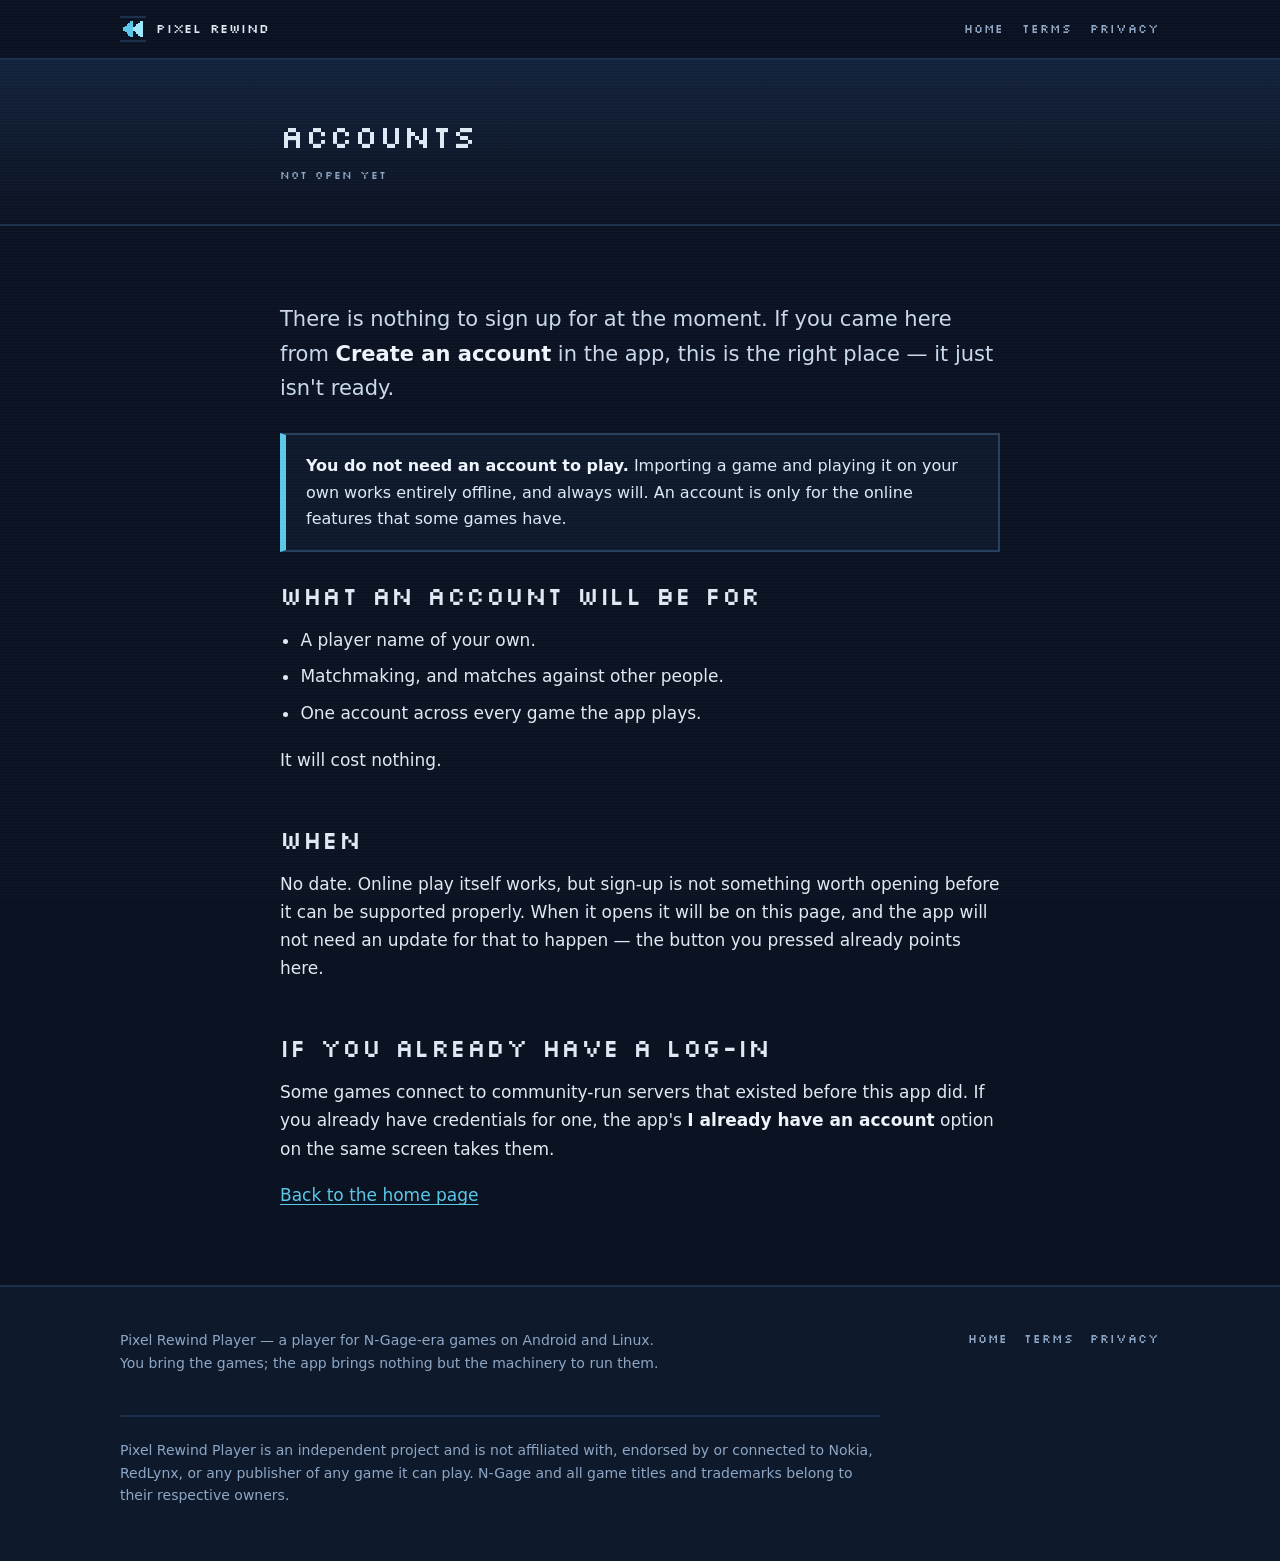
==== account.html @ 9b86d209 "update website" ====
<!DOCTYPE html>
<html lang="en">
<head>
<meta charset="utf-8">
<meta name="viewport" content="width=device-width, initial-scale=1">
<title>Accounts &mdash; Pixel Rewind Player</title>
<meta name="description" content="Accounts for Pixel Rewind Player online play are not open yet.">
<meta name="theme-color" content="#0b1322">
<meta name="robots" content="noindex">
<link rel="canonical" href="https://pixel-rewind.github.io/account.html">
<link rel="icon" href="assets/img/favicon.svg" type="image/svg+xml">
<link rel="preconnect" href="https://fonts.googleapis.com">
<link rel="preconnect" href="https://fonts.gstatic.com" crossorigin>
<link href="https://fonts.googleapis.com/css2?family=Silkscreen:wght@400;700&display=swap" rel="stylesheet">
<link rel="stylesheet" href="assets/css/style.css">
</head>
<body>

<header class="topbar">
  <div class="wrap topbar__in">
    <a class="brand" href="index.html">
      <img src="assets/img/favicon.svg" alt="" width="26" height="26">
      Pixel Rewind
    </a>
    <nav class="nav" aria-label="Main">
      <a href="index.html">Home</a>
      <a href="terms.html">Terms</a>
      <a href="privacy.html">Privacy</a>
    </nav>
  </div>
</header>

<main>

  <div class="pagehead">
    <div class="wrap narrow">
      <h1>Accounts</h1>
      <p class="updated">Not open yet</p>
    </div>
  </div>

  <section>
    <div class="wrap narrow prose">

      <p class="lede">There is nothing to sign up for at the moment. If you came here from <strong>Create an account</strong> in the app, this is the right place &mdash; it just isn't ready.</p>

      <div class="callout">
        <p><strong>You do not need an account to play.</strong> Importing a game and playing it on your own works entirely offline, and always will. An account is only for the online features that some games have.</p>
      </div>

      <h2>What an account will be for</h2>
      <ul>
        <li>A player name of your own.</li>
        <li>Matchmaking, and matches against other people.</li>
        <li>One account across every game the app plays.</li>
      </ul>
      <p>It will cost nothing.</p>

      <h2>When</h2>
      <p>No date. Online play itself works, but sign-up is not something worth opening before it can be supported properly. When it opens it will be on this page, and the app will not need an update for that to happen &mdash; the button you pressed already points here.</p>

      <h2>If you already have a log-in</h2>
      <p>Some games connect to community-run servers that existed before this app did. If you already have credentials for one, the app's <strong>I already have an account</strong> option on the same screen takes them.</p>

      <p><a href="index.html">Back to the home page</a></p>

    </div>
  </section>

</main>

<footer class="footer">
  <div class="wrap">
    <div class="footer__in">
      <p>Pixel Rewind Player &mdash; a player for N-Gage-era games on Android and Linux.<br>
         You bring the games; the app brings nothing but the machinery to run them.</p>
      <nav class="footer__links" aria-label="Footer">
        <a href="index.html">Home</a>
        <a href="terms.html">Terms</a>
        <a href="privacy.html">Privacy</a>
      </nav>
    </div>
    <p class="disclaimer">
      Pixel Rewind Player is an independent project and is not affiliated with, endorsed by or connected to Nokia, RedLynx, or any publisher of any game it can play. N-Gage and all game titles and trademarks belong to their respective owners.
    </p>
  </div>
</footer>

</body>
</html>
---- assets/css/style.css ----
/* Pixel Rewind Player - site styles.
   Blocky on purpose: no rounded corners, no blurred shadows, integer offsets. */

:root {
  --bg:         #0b1322;
  --bg-2:       #0e1a2c;
  --panel:      #14223a;
  --panel-2:    #1a2c49;
  --line:       #27405f;
  --line-soft:  #1c2f4c;
  --cyan:       #5bc8e8;
  --cyan-bright:#9fe8fb;
  --cyan-dim:   #3f8aa8;
  --amber:      #f6a44c;
  --pink:       #f2688a;
  --text:       #dfe8f5;
  --muted:      #8ea6c4;
  --shadow:     #050c16;

  --display: "Silkscreen", "Courier New", monospace;
  --body: system-ui, -apple-system, "Segoe UI", Roboto, Helvetica, Arial, sans-serif;

  --gutter: 20px;
  --measure: 1080px;
}

*, *::before, *::after { box-sizing: border-box; }

html { scroll-behavior: smooth; }

body {
  margin: 0;
  background: var(--bg);
  color: var(--text);
  font-family: var(--body);
  font-size: 17px;
  line-height: 1.65;
  -webkit-text-size-adjust: 100%;
}

/* Scanlines. Faint enough to read as texture, not as a gimmick. */
body::after {
  content: "";
  position: fixed;
  inset: 0;
  z-index: 90;
  pointer-events: none;
  background: repeating-linear-gradient(
    to bottom,
    rgba(255, 255, 255, 0.022) 0 1px,
    transparent 1px 3px
  );
}

/* height:auto is load-bearing: the width/height attributes on each <img> are presentational
   hints, so without it any CSS width leaves the attribute height applied and squashes the
   picture. Keep it whenever an image is sized by CSS. */
img { max-width: 100%; display: block; height: auto; }

a { color: var(--cyan); text-decoration-thickness: 1px; text-underline-offset: 3px; }
a:hover { color: var(--cyan-bright); }

:focus-visible { outline: 2px solid var(--cyan-bright); outline-offset: 3px; }

.wrap {
  width: 100%;
  max-width: var(--measure);
  margin-inline: auto;
  padding-inline: var(--gutter);
}

.narrow { max-width: 760px; }

/* ---------------------------------------------------------------- type */

h1, h2, h3 {
  font-family: var(--display);
  font-weight: 400;
  line-height: 1.25;
  letter-spacing: 0.02em;
  margin: 0 0 0.6em;
}

h2 { font-size: clamp(19px, 2.6vw, 25px); }
h3 { font-size: 15px; color: var(--cyan); }

p { margin: 0 0 1.1em; }
p:last-child { margin-bottom: 0; }

.lede { font-size: clamp(18px, 2.1vw, 21px); color: #c9d8ec; }
.muted { color: var(--muted); }
.small { font-size: 14px; line-height: 1.6; }

/* A section label: cyan block, then the word. */
.label {
  font-family: var(--display);
  font-size: 12px;
  letter-spacing: 0.14em;
  text-transform: uppercase;
  color: var(--cyan);
  display: flex;
  align-items: center;
  gap: 10px;
  margin-bottom: 14px;
}
.label::before {
  content: "";
  width: 9px;
  height: 9px;
  background: var(--cyan);
  flex: none;
}

/* ---------------------------------------------------------------- chrome */

.topbar {
  position: sticky;
  top: 0;
  z-index: 80;
  background: rgba(11, 19, 34, 0.94);
  border-bottom: 2px solid var(--line-soft);
  backdrop-filter: blur(6px);
}

.topbar__in {
  display: flex;
  align-items: center;
  justify-content: space-between;
  gap: 16px;
  min-height: 58px;
}

.brand {
  display: flex;
  align-items: center;
  gap: 10px;
  font-family: var(--display);
  font-size: 13px;
  letter-spacing: 0.06em;
  color: var(--text);
  text-decoration: none;
}
.brand:hover { color: var(--cyan-bright); }
.brand img { width: 26px; height: 26px; image-rendering: pixelated; }

.nav {
  display: flex;
  gap: 18px;
  font-family: var(--display);
  font-size: 12px;
  letter-spacing: 0.08em;
  text-transform: uppercase;
}
.nav a { color: var(--muted); text-decoration: none; }
.nav a:hover, .nav a[aria-current="page"] { color: var(--cyan); }

/* ---------------------------------------------------------------- buttons */

.btn {
  display: inline-flex;
  align-items: center;
  gap: 10px;
  font-family: var(--display);
  font-size: 13px;
  letter-spacing: 0.06em;
  text-transform: uppercase;
  text-decoration: none;
  color: var(--text);
  background: var(--panel-2);
  border: 2px solid var(--line);
  padding: 14px 18px;
  box-shadow: 4px 4px 0 var(--shadow);
  cursor: pointer;
  transition: transform 0.06s steps(2), box-shadow 0.06s steps(2);
}
.btn:hover { border-color: var(--cyan-dim); color: var(--text); }
.btn:active {
  transform: translate(2px, 2px);
  box-shadow: 2px 2px 0 var(--shadow);
}

.btn--primary {
  background: var(--cyan);
  color: #05121c;
  border-color: var(--cyan-bright);
}
.btn--primary:hover { background: var(--cyan-bright); color: #05121c; }

.btn[aria-disabled="true"] { cursor: default; }
.btn[aria-disabled="true"]:hover { border-color: var(--line); }
.btn--primary[aria-disabled="true"] { opacity: 0.92; }
.btn--primary[aria-disabled="true"]:hover { background: var(--cyan); }

/* The "soon" chip that rides inside a button. */
.chip {
  font-size: 10px;
  letter-spacing: 0.1em;
  padding: 3px 6px;
  border: 1px solid currentColor;
  opacity: 0.85;
}

.btn-row {
  display: flex;
  flex-wrap: wrap;
  gap: 14px;
  align-items: center;
}

.note {
  font-family: var(--display);
  font-size: 11px;
  letter-spacing: 0.06em;
  color: var(--amber);
  margin-top: 14px;
  min-height: 1em;
}
.note[hidden] { display: none; }

/* ---------------------------------------------------------------- hero */

.hero {
  border-bottom: 2px solid var(--line-soft);
  background:
    radial-gradient(120% 90% at 50% 0%, #16294a 0%, var(--bg) 62%);
  text-align: center;
  padding: clamp(40px, 7vw, 76px) 0 clamp(36px, 6vw, 64px);
}

.hero__logo {
  width: min(430px, 82vw);
  margin: 0 auto clamp(20px, 3vw, 30px);
  image-rendering: pixelated;
}

.hero .lede { max-width: 620px; margin-inline: auto; }

.hero .btn-row { justify-content: center; margin-top: 28px; }

.platforms {
  font-family: var(--display);
  font-size: 11px;
  letter-spacing: 0.12em;
  text-transform: uppercase;
  color: var(--muted);
  margin-top: 26px;
}

/* ---------------------------------------------------------------- sections */

section { padding: clamp(44px, 6vw, 76px) 0; }
section + section { border-top: 2px solid var(--line-soft); }

.split {
  display: grid;
  gap: clamp(28px, 4vw, 52px);
  grid-template-columns: 1fr;
  align-items: center;
}

@media (min-width: 860px) {
  .split { grid-template-columns: 1.15fr 0.85fr; }
  .split--flip > :first-child { order: 2; }
}

/* A screenshot in a chunky frame. */
.screen {
  border: 2px solid var(--line);
  background: var(--bg-2);
  box-shadow: 6px 6px 0 var(--shadow);
  padding: 8px;
  max-width: 244px;
  margin-inline: auto;
}
.screen img { width: 100%; }

.facts {
  list-style: none;
  margin: 0;
  padding: 0;
  display: grid;
  gap: 2px;
  border: 2px solid var(--line-soft);
  background: var(--line-soft);
}
.facts li {
  background: var(--bg-2);
  padding: 14px 16px;
  display: grid;
  gap: 4px;
}
.facts b {
  font-family: var(--display);
  font-size: 12px;
  letter-spacing: 0.06em;
  text-transform: uppercase;
  color: var(--cyan);
  font-weight: 400;
}
.facts span { font-size: 15px; color: #c6d6ea; line-height: 1.55; }

/* ---------------------------------------------------------------- games */

.games {
  display: grid;
  gap: 22px;
  grid-template-columns: 1fr;
  margin-top: 32px;
}
@media (min-width: 680px) { .games { grid-template-columns: repeat(3, 1fr); } }

.game {
  border: 2px solid var(--line);
  background: var(--bg-2);
  box-shadow: 5px 5px 0 var(--shadow);
  display: flex;
  flex-direction: column;
}
.game img { width: 100%; border-bottom: 2px solid var(--line); }
.game__body { padding: 16px; display: grid; gap: 6px; }
.game__body h3 { margin: 0; }
.game__body p { font-size: 15px; color: #c6d6ea; }
.game__credit {
  font-size: 12.5px;
  color: var(--muted);
  margin-top: 2px;
}

/* ---------------------------------------------------------------- prose (legal) */

.prose h2 { margin-top: 2em; }
.prose h3 { margin-top: 1.9em; margin-bottom: 0.8em; font-size: 14px; letter-spacing: 0.06em; text-transform: uppercase; }
.prose h2:first-of-type { margin-top: 1em; }
.prose ul { padding-left: 1.2em; margin: 0 0 1.1em; }
.prose li { margin-bottom: 0.5em; }
.prose strong { color: #eef4fc; }

.pagehead {
  border-bottom: 2px solid var(--line-soft);
  padding: clamp(34px, 5vw, 56px) 0 clamp(26px, 4vw, 40px);
  background: linear-gradient(180deg, #13223c 0%, var(--bg) 100%);
}
.pagehead h1 { font-size: clamp(22px, 3.4vw, 32px); margin-bottom: 10px; }
.updated {
  font-family: var(--display);
  font-size: 11px;
  letter-spacing: 0.1em;
  text-transform: uppercase;
  color: var(--muted);
}

.callout {
  border: 2px solid var(--line);
  border-left: 6px solid var(--cyan);
  background: var(--bg-2);
  padding: 18px 20px;
  margin: 1.6em 0;
}
.callout p { font-size: 16px; }

/* ---------------------------------------------------------------- footer */

.footer {
  border-top: 2px solid var(--line-soft);
  padding: 42px 0 54px;
  background: var(--bg-2);
}
.footer__in {
  display: grid;
  gap: 26px;
}
@media (min-width: 760px) {
  .footer__in { grid-template-columns: 1fr auto; align-items: start; }
}
.footer p { font-size: 14px; color: var(--muted); line-height: 1.6; }
.footer__links {
  display: flex;
  flex-wrap: wrap;
  gap: 16px;
  font-family: var(--display);
  font-size: 12px;
  letter-spacing: 0.08em;
  text-transform: uppercase;
}
.footer__links a { color: var(--muted); text-decoration: none; }
.footer__links a:hover { color: var(--cyan); }

.disclaimer {
  margin-top: 26px;
  padding-top: 22px;
  border-top: 2px solid var(--line-soft);
  font-size: 13px;
  color: var(--muted);
  max-width: 760px;
}

/* Narrow phones: the top bar is the only row tight enough to overflow. */
@media (max-width: 430px) {
  :root { --gutter: 14px; }
  body { font-size: 16px; }
  .brand { font-size: 11px; gap: 8px; }
  .brand img { width: 22px; height: 22px; }
  .nav { gap: 12px; font-size: 11px; }
  .btn { padding: 13px 15px; font-size: 12px; }
}

@media (prefers-reduced-motion: reduce) {
  html { scroll-behavior: auto; }
  .btn { transition: none; }
}
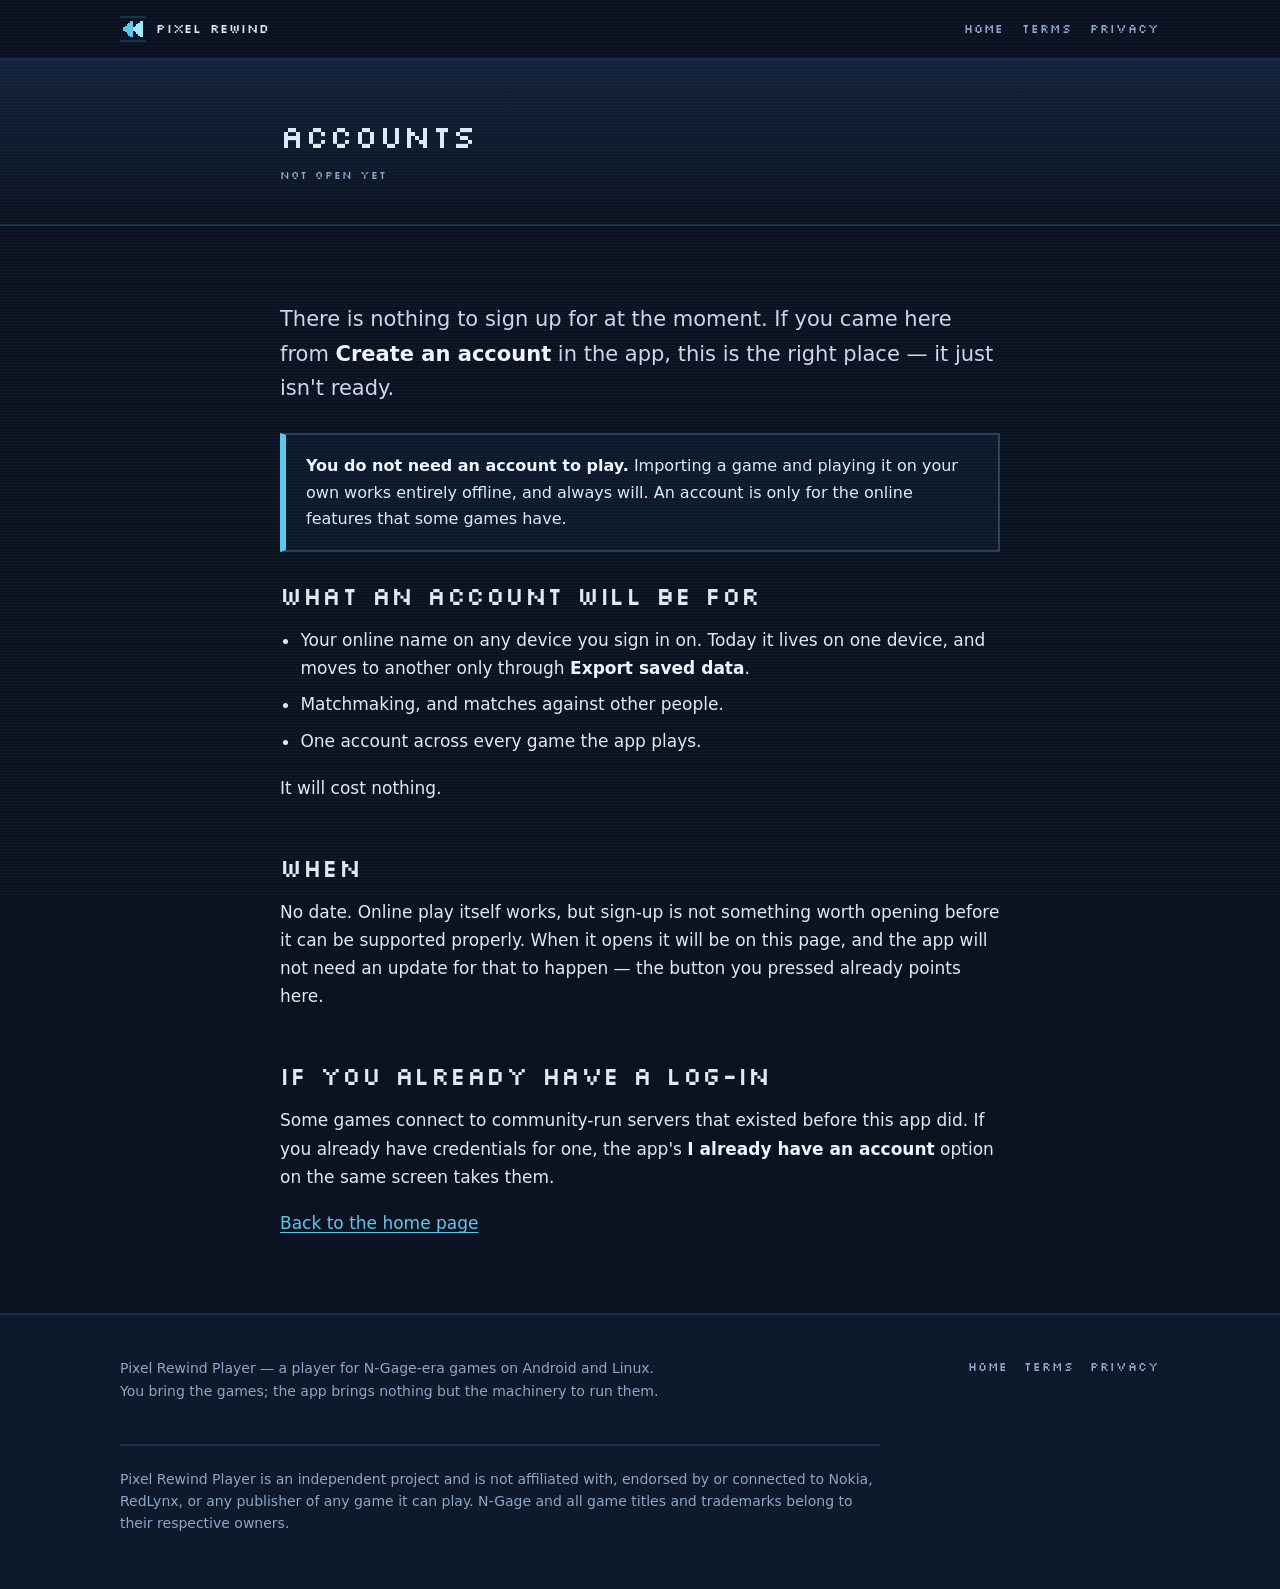
==== commit c3d1c9cf: "update website" ====
--- a/account.html
+++ b/account.html
@@ -50,7 +50,7 @@
 
       <h2>What an account will be for</h2>
       <ul>
-        <li>A player name of your own.</li>
+        <li>Your online name on any device you sign in on. Today it lives on one device, and moves to another only through <strong>Export saved data</strong>.</li>
         <li>Matchmaking, and matches against other people.</li>
         <li>One account across every game the app plays.</li>
       </ul>
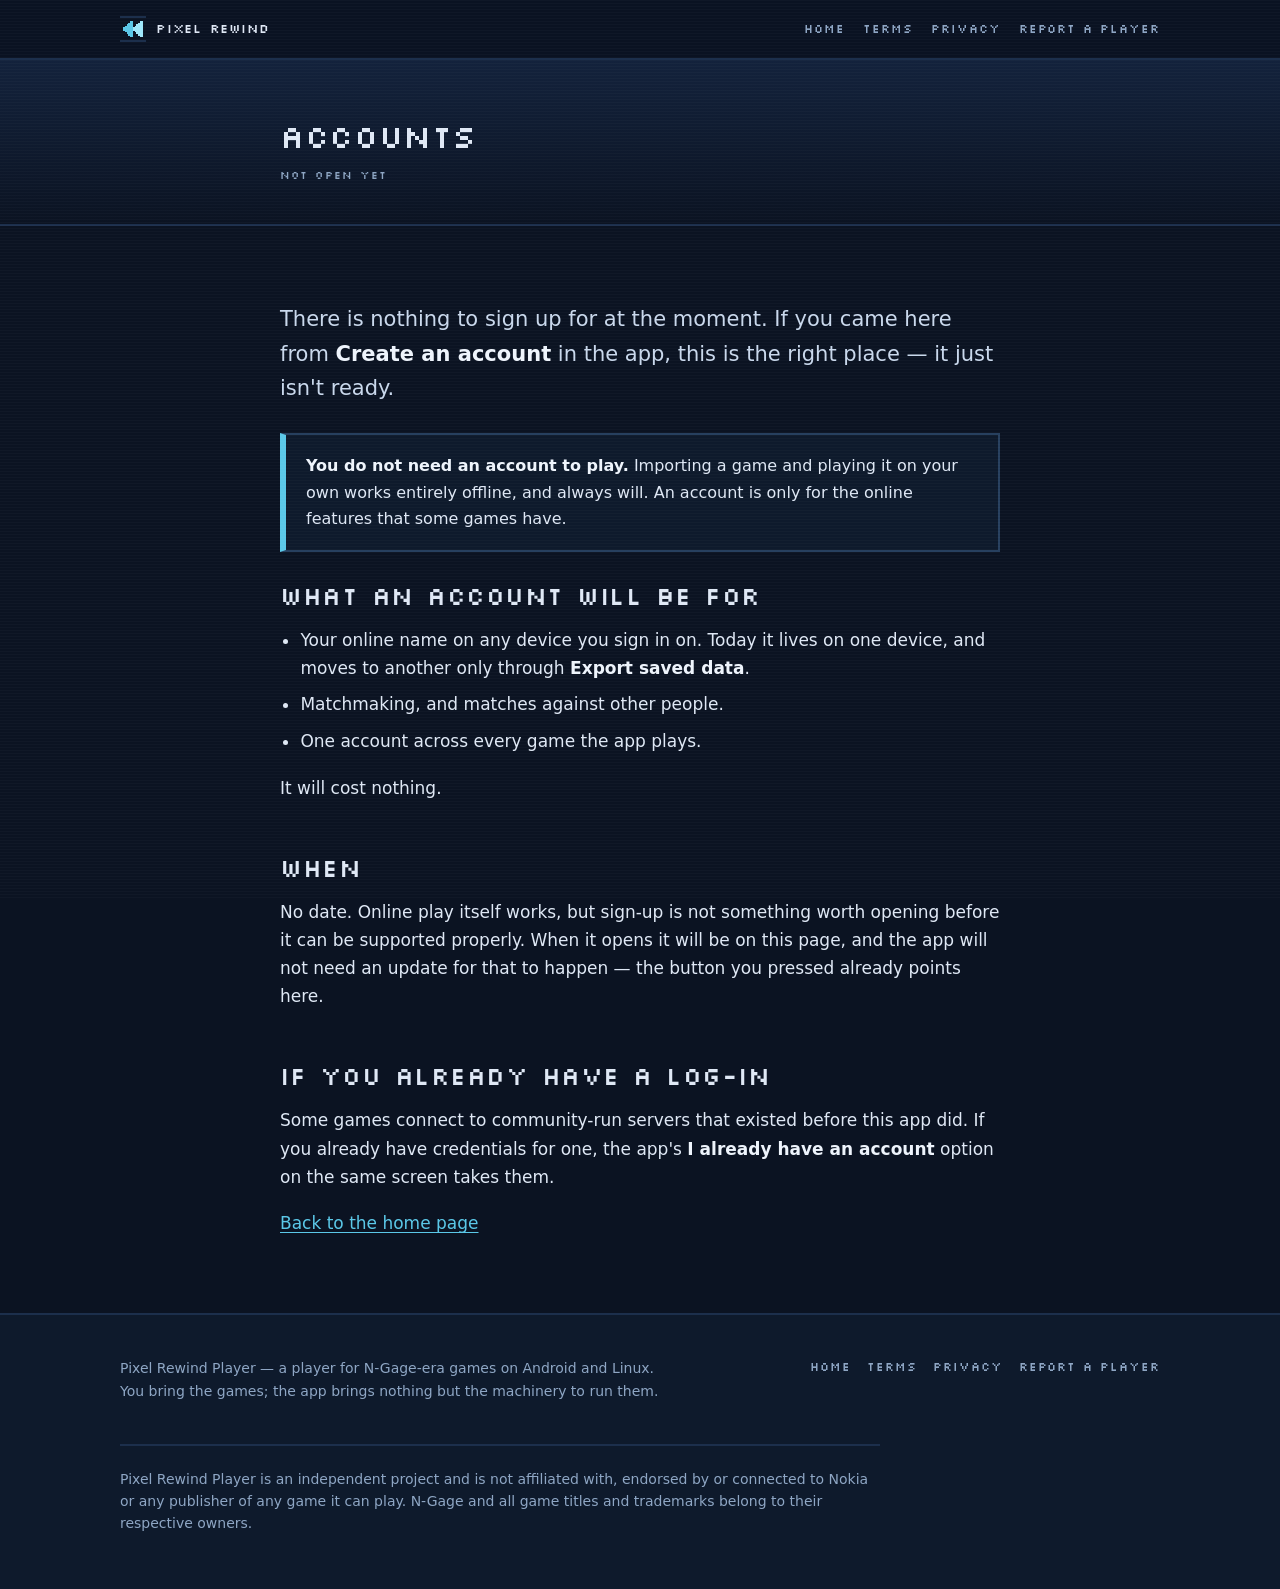
==== commit a2e8ab3e: "add download files" ====
--- a/account.html
+++ b/account.html
@@ -26,6 +26,7 @@
       <a href="index.html">Home</a>
       <a href="terms.html">Terms</a>
       <a href="privacy.html">Privacy</a>
+      <a href="report.html">Report a player</a>
     </nav>
   </div>
 </header>
@@ -78,10 +79,11 @@
         <a href="index.html">Home</a>
         <a href="terms.html">Terms</a>
         <a href="privacy.html">Privacy</a>
+        <a href="report.html">Report a player</a>
       </nav>
     </div>
     <p class="disclaimer">
-      Pixel Rewind Player is an independent project and is not affiliated with, endorsed by or connected to Nokia, RedLynx, or any publisher of any game it can play. N-Gage and all game titles and trademarks belong to their respective owners.
+      Pixel Rewind Player is an independent project and is not affiliated with, endorsed by or connected to Nokia or any publisher of any game it can play. N-Gage and all game titles and trademarks belong to their respective owners.
     </p>
   </div>
 </footer>
--- a/assets/css/style.css
+++ b/assets/css/style.css
@@ -307,7 +307,8 @@
   grid-template-columns: 1fr;
   margin-top: 32px;
 }
-@media (min-width: 680px) { .games { grid-template-columns: repeat(3, 1fr); } }
+@media (min-width: 680px) { .games { grid-template-columns: repeat(2, minmax(0, 1fr)); } }
+@media (min-width: 1000px) { .games { grid-template-columns: repeat(4, minmax(0, 1fr)); } }
 
 .game {
   border: 2px solid var(--line);
@@ -317,7 +318,11 @@
   flex-direction: column;
 }
 .game img { width: 100%; border-bottom: 2px solid var(--line); }
-.game__body { padding: 16px; display: grid; gap: 6px; }
+.game__body { padding: 16px; display: flex; flex-direction: column; gap: 6px; flex: 1; }
+.game__download { margin-top: auto; justify-content: center; padding: 12px 10px; font-size: 11px; letter-spacing: 0; }
+.downloads-note { margin-top: 24px; }
+.online-steps { padding-left: 1.4em; margin-bottom: 1.4em; }
+.online-steps li { margin-bottom: 0.8em; }
 .game__body h3 { margin: 0; }
 .game__body p { font-size: 15px; color: #c6d6ea; }
 .game__credit {
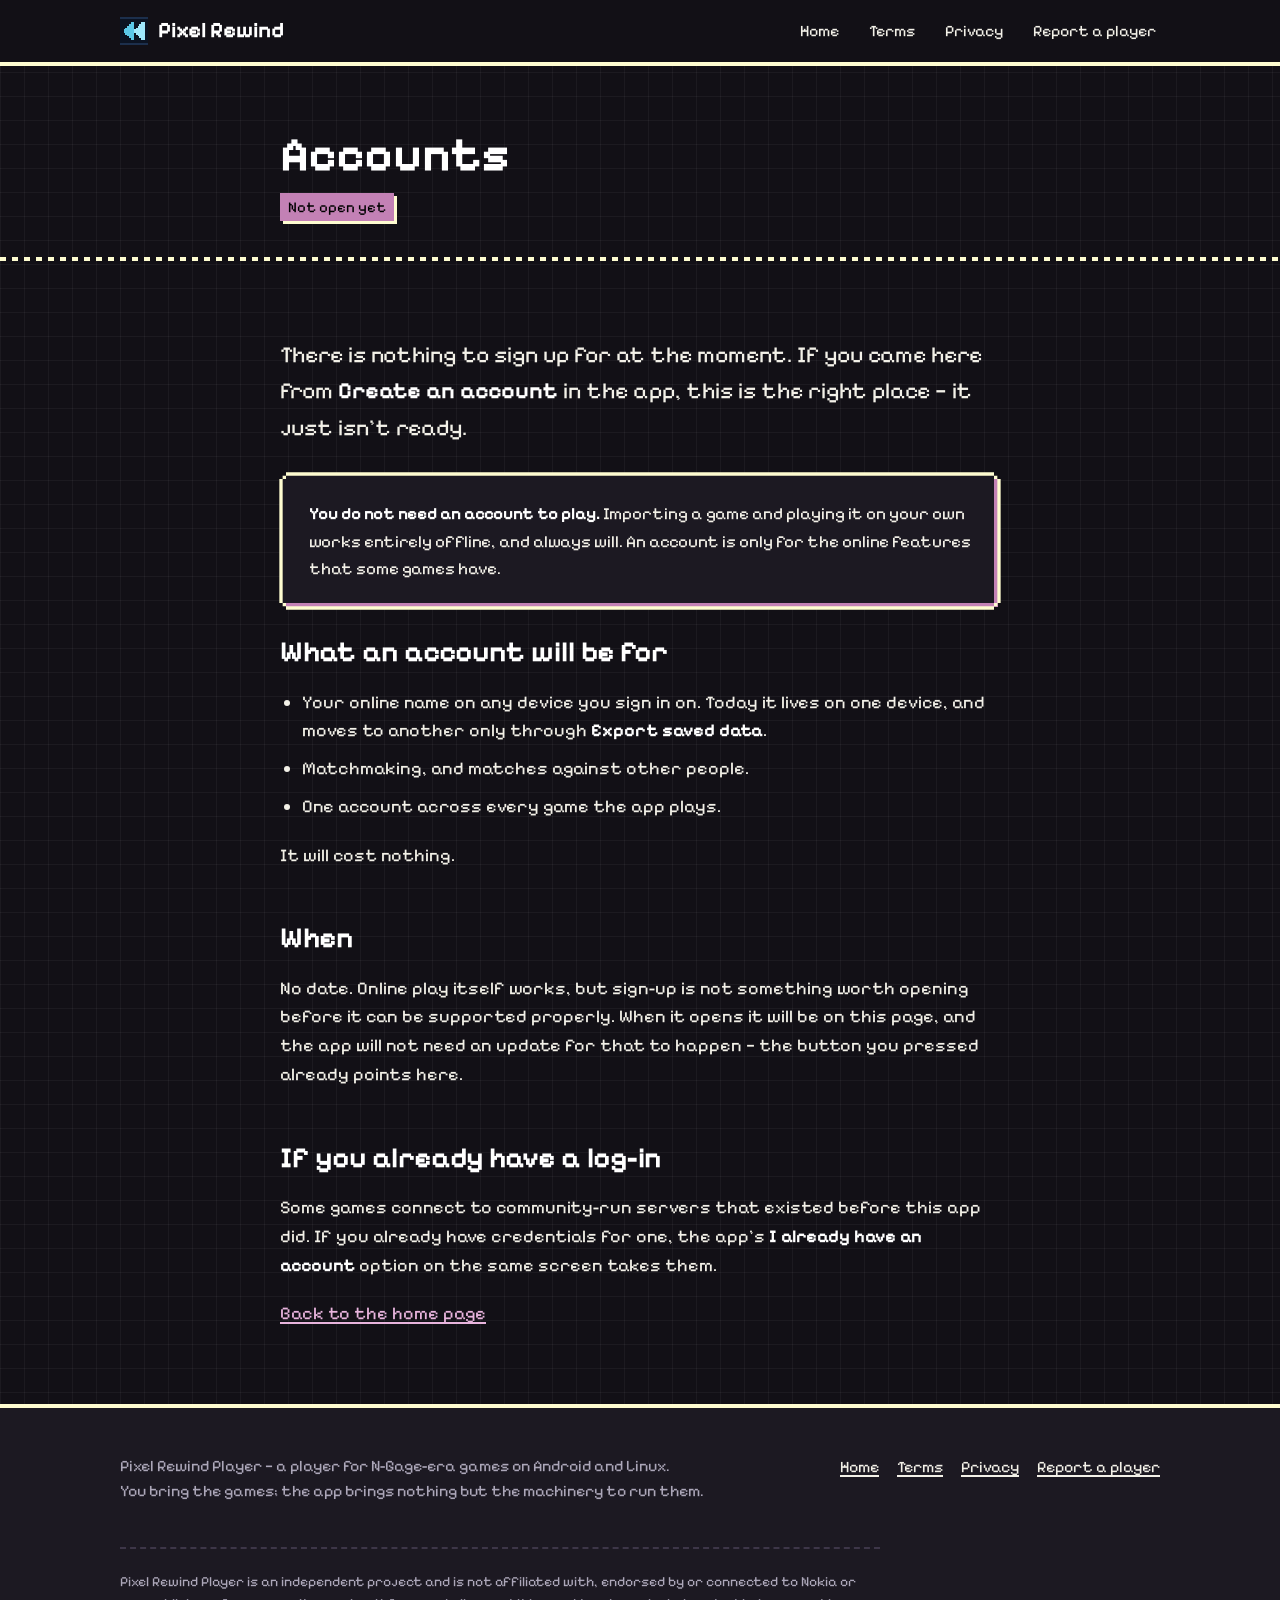
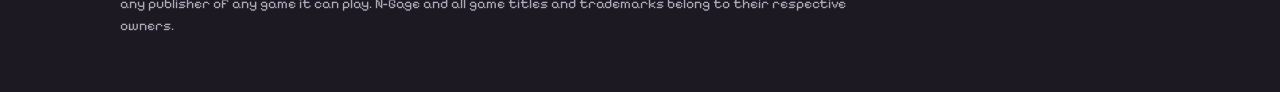
==== commit 8ca3870d: "update website ui" ====
--- a/account.html
+++ b/account.html
@@ -5,13 +5,13 @@
 <meta name="viewport" content="width=device-width, initial-scale=1">
 <title>Accounts &mdash; Pixel Rewind Player</title>
 <meta name="description" content="Accounts for Pixel Rewind Player online play are not open yet.">
-<meta name="theme-color" content="#0b1322">
+<meta name="theme-color" content="#121016">
 <meta name="robots" content="noindex">
 <link rel="canonical" href="https://pixel-rewind.github.io/account.html">
 <link rel="icon" href="assets/img/favicon.svg" type="image/svg+xml">
 <link rel="preconnect" href="https://fonts.googleapis.com">
 <link rel="preconnect" href="https://fonts.gstatic.com" crossorigin>
-<link href="https://fonts.googleapis.com/css2?family=Silkscreen:wght@400;700&display=swap" rel="stylesheet">
+<link href="https://fonts.googleapis.com/css2?family=Pixelify+Sans:wght@400..700&display=swap" rel="stylesheet">
 <link rel="stylesheet" href="assets/css/style.css">
 </head>
 <body>
--- a/assets/css/style.css
+++ b/assets/css/style.css
@@ -1,24 +1,37 @@
-/* Pixel Rewind Player - site styles.
-   Blocky on purpose: no rounded corners, no blurred shadows, integer offsets. */
+/* Pixel Rewind Player - site styles. Dark only.
+   The look follows RetroUI (https://retroui.io, BSD-3-Clause, Dakshi Goel) in its dark theme:
+   graph-paper page, pixel-stepped light frames drawn with an 8x8 SVG border-image, and a hard
+   bevel shadow in the frame's accent colour. No rounded corners, no blurred shadows. */
 
 :root {
-  --bg:         #0b1322;
-  --bg-2:       #0e1a2c;
-  --panel:      #14223a;
-  --panel-2:    #1a2c49;
-  --line:       #27405f;
-  --line-soft:  #1c2f4c;
-  --cyan:       #5bc8e8;
-  --cyan-bright:#9fe8fb;
-  --cyan-dim:   #3f8aa8;
-  --amber:      #f6a44c;
-  --pink:       #f2688a;
-  --text:       #dfe8f5;
-  --muted:      #8ea6c4;
-  --shadow:     #050c16;
-
-  --display: "Silkscreen", "Courier New", monospace;
-  --body: system-ui, -apple-system, "Segoe UI", Roboto, Helvetica, Arial, sans-serif;
+  color-scheme: dark;
+
+  --page:       #121016;
+  --grid:       rgba(255, 255, 255, 0.045);
+  --panel:      #1c1922;
+  --panel-2:    #28232f;
+  --panel-3:    #352e3e;
+  --well:       #0b0a0e;
+  --line:       #fefcd0;
+  --line-soft:  #3d3648;
+  --text:       #f3f1e8;
+  --muted:      #aca7b9;
+  --cream:      #fefcd0;
+  --mauve:      #c381b5;
+  --mauve-2:    #d29bc6;
+  --mauve-text: #e8b4dd;
+  --on-accent:  #000000;
+  --amber:      #f2b65a;
+  --pink:       #ff7d9c;
+  --green:      #7fd99a;
+
+  /* RetroUI's frame: a ring of single pixels, sliced 3/8 so the corners keep their step.
+     The fill is --line; a data URI cannot read a custom property, so keep the two in step. */
+  --frame: url("data:image/svg+xml,%3Csvg xmlns='http://www.w3.org/2000/svg' width='8' height='8'%3E%3Cpath d='M3 1h1v1h-1zM4 1h1v1h-1zM2 2h1v1h-1zM5 2h1v1h-1zM1 3h1v1h-1zM6 3h1v1h-1zM1 4h1v1h-1zM6 4h1v1h-1zM2 5h1v1h-1zM5 5h1v1h-1zM3 6h1v1h-1zM4 6h1v1h-1z' fill='%23fefcd0'/%3E%3C/svg%3E");
+
+  --display: "Pixelify Sans", "Courier New", monospace;
+  --body: "Pixelify Sans", system-ui, -apple-system, "Segoe UI", Roboto, Helvetica, Arial, sans-serif;
+  --mono: ui-monospace, "SFMono-Regular", Menlo, Consolas, monospace;
 
   --gutter: 20px;
   --measure: 1080px;
@@ -30,26 +43,17 @@
 
 body {
   margin: 0;
-  background: var(--bg);
   color: var(--text);
   font-family: var(--body);
-  font-size: 17px;
-  line-height: 1.65;
+  font-size: 18px;
+  line-height: 1.6;
   -webkit-text-size-adjust: 100%;
-}
-
-/* Scanlines. Faint enough to read as texture, not as a gimmick. */
-body::after {
-  content: "";
-  position: fixed;
-  inset: 0;
-  z-index: 90;
-  pointer-events: none;
-  background: repeating-linear-gradient(
-    to bottom,
-    rgba(255, 255, 255, 0.022) 0 1px,
-    transparent 1px 3px
-  );
+  font-variant-ligatures: none;
+  background-color: var(--page);
+  background-image:
+    linear-gradient(var(--grid) 1px, transparent 1px),
+    linear-gradient(90deg, var(--grid) 1px, transparent 1px);
+  background-size: 24px 24px;
 }
 
 /* height:auto is load-bearing: the width/height attributes on each <img> are presentational
@@ -57,10 +61,18 @@
    picture. Keep it whenever an image is sized by CSS. */
 img { max-width: 100%; display: block; height: auto; }
 
-a { color: var(--cyan); text-decoration-thickness: 1px; text-underline-offset: 3px; }
-a:hover { color: var(--cyan-bright); }
-
-:focus-visible { outline: 2px solid var(--cyan-bright); outline-offset: 3px; }
+a {
+  color: var(--mauve-text);
+  text-decoration-thickness: 2px;
+  text-underline-offset: 3px;
+}
+a:hover { color: var(--cream); }
+
+:focus-visible { outline: 3px solid var(--mauve-2); outline-offset: 3px; }
+
+code { font-family: var(--mono); font-size: 0.85em; color: var(--cream); }
+
+strong, b { color: #ffffff; }
 
 .wrap {
   width: 100%;
@@ -71,43 +83,62 @@
 
 .narrow { max-width: 760px; }
 
+/* ---------------------------------------------------------------- the pixel frame */
+
+/* Anything framed sets --fill (inside) and --edge (the bevel along the bottom and right).
+   --px is the border width; the frame's line and its outset both scale with it, and draw
+   about 1.4 x --px outside the box, so framed neighbours need at least that much space. */
+.btn, .tool, .tab, .callout, .screen, .facts, .game {
+  --px: 5px;
+  --sh: 2px;
+  --fill: var(--panel);
+  --edge: var(--mauve);
+  background-color: var(--fill);
+  border: var(--px) solid var(--line);
+  border-image: var(--frame) 3 / 2 / 2 stretch;
+  box-shadow:
+    var(--sh) var(--sh) 0 var(--sh) var(--edge),
+    calc(var(--sh) * -1) calc(var(--sh) * -1) 0 var(--sh) var(--fill);
+}
+
 /* ---------------------------------------------------------------- type */
 
 h1, h2, h3 {
   font-family: var(--display);
-  font-weight: 400;
-  line-height: 1.25;
-  letter-spacing: 0.02em;
+  font-weight: 700;
+  line-height: 1.2;
   margin: 0 0 0.6em;
-}
-
-h2 { font-size: clamp(19px, 2.6vw, 25px); }
-h3 { font-size: 15px; color: var(--cyan); }
+  color: #ffffff;
+}
+
+h2 { font-size: clamp(26px, 3.4vw, 36px); }
+h3 { font-size: 20px; color: var(--cream); }
 
 p { margin: 0 0 1.1em; }
 p:last-child { margin-bottom: 0; }
 
-.lede { font-size: clamp(18px, 2.1vw, 21px); color: #c9d8ec; }
+.lede { font-size: clamp(19px, 2.2vw, 23px); }
 .muted { color: var(--muted); }
-.small { font-size: 14px; line-height: 1.6; }
-
-/* A section label: cyan block, then the word. */
+.small { font-size: 15px; line-height: 1.55; }
+
+/* A section label: mauve block, then the word. */
 .label {
   font-family: var(--display);
-  font-size: 12px;
-  letter-spacing: 0.14em;
+  font-size: 15px;
+  letter-spacing: 0.06em;
   text-transform: uppercase;
-  color: var(--cyan);
+  color: var(--mauve-text);
   display: flex;
   align-items: center;
   gap: 10px;
-  margin-bottom: 14px;
+  margin-bottom: 12px;
 }
 .label::before {
   content: "";
-  width: 9px;
-  height: 9px;
-  background: var(--cyan);
+  width: 10px;
+  height: 10px;
+  background: var(--mauve);
+  box-shadow: 2px 2px 0 var(--cream);
   flex: none;
 }
 
@@ -117,9 +148,8 @@
   position: sticky;
   top: 0;
   z-index: 80;
-  background: rgba(11, 19, 34, 0.94);
-  border-bottom: 2px solid var(--line-soft);
-  backdrop-filter: blur(6px);
+  background: var(--page);
+  border-bottom: 4px solid var(--line);
 }
 
 .topbar__in {
@@ -127,7 +157,7 @@
   align-items: center;
   justify-content: space-between;
   gap: 16px;
-  min-height: 58px;
+  min-height: 62px;
 }
 
 .brand {
@@ -135,69 +165,64 @@
   align-items: center;
   gap: 10px;
   font-family: var(--display);
-  font-size: 13px;
-  letter-spacing: 0.06em;
+  font-weight: 700;
+  font-size: 22px;
+  color: #ffffff;
+  text-decoration: none;
+  white-space: nowrap;
+}
+.brand:hover { color: var(--cream); }
+.brand img { width: 28px; height: 28px; image-rendering: pixelated; }
+
+.nav {
+  display: flex;
+  gap: 22px;
+  font-family: var(--display);
+  font-size: 16px;
+}
+.nav a { color: var(--text); text-decoration: none; padding: 2px 4px; }
+.nav a:hover { background: var(--panel-3); color: var(--text); }
+.nav a[aria-current="page"] { background: var(--mauve); color: var(--on-accent); }
+
+/* ---------------------------------------------------------------- buttons */
+
+.btn {
+  --fill: var(--panel-2);
+  display: inline-flex;
+  align-items: center;
+  gap: 10px;
+  font-family: var(--display);
+  font-size: 17px;
+  line-height: 1.2;
+  text-decoration: none;
   color: var(--text);
-  text-decoration: none;
-}
-.brand:hover { color: var(--cyan-bright); }
-.brand img { width: 26px; height: 26px; image-rendering: pixelated; }
-
-.nav {
-  display: flex;
-  gap: 18px;
-  font-family: var(--display);
+  padding: 8px 16px;
+  margin: 8px;
+  cursor: pointer;
+}
+.btn:hover { --fill: var(--panel-3); color: var(--text); }
+.btn:active {
+  transform: translateY(2px);
+  box-shadow:
+    var(--sh) var(--sh) 0 var(--sh) var(--fill),
+    calc(var(--sh) * -1) calc(var(--sh) * -1) 0 var(--sh) var(--fill);
+}
+
+.btn--primary { --fill: var(--mauve); --edge: var(--cream); color: var(--on-accent); }
+.btn--primary:hover { --fill: var(--mauve-2); color: var(--on-accent); }
+
+.btn[aria-disabled="true"] { cursor: default; }
+.btn[aria-disabled="true"]:hover { --fill: var(--panel-2); }
+.btn[aria-disabled="true"]:active { transform: none; }
+
+/* The "soon" chip that rides inside a button. */
+.chip {
   font-size: 12px;
   letter-spacing: 0.08em;
   text-transform: uppercase;
-}
-.nav a { color: var(--muted); text-decoration: none; }
-.nav a:hover, .nav a[aria-current="page"] { color: var(--cyan); }
-
-/* ---------------------------------------------------------------- buttons */
-
-.btn {
-  display: inline-flex;
-  align-items: center;
-  gap: 10px;
-  font-family: var(--display);
-  font-size: 13px;
-  letter-spacing: 0.06em;
-  text-transform: uppercase;
-  text-decoration: none;
-  color: var(--text);
-  background: var(--panel-2);
-  border: 2px solid var(--line);
-  padding: 14px 18px;
-  box-shadow: 4px 4px 0 var(--shadow);
-  cursor: pointer;
-  transition: transform 0.06s steps(2), box-shadow 0.06s steps(2);
-}
-.btn:hover { border-color: var(--cyan-dim); color: var(--text); }
-.btn:active {
-  transform: translate(2px, 2px);
-  box-shadow: 2px 2px 0 var(--shadow);
-}
-
-.btn--primary {
-  background: var(--cyan);
-  color: #05121c;
-  border-color: var(--cyan-bright);
-}
-.btn--primary:hover { background: var(--cyan-bright); color: #05121c; }
-
-.btn[aria-disabled="true"] { cursor: default; }
-.btn[aria-disabled="true"]:hover { border-color: var(--line); }
-.btn--primary[aria-disabled="true"] { opacity: 0.92; }
-.btn--primary[aria-disabled="true"]:hover { background: var(--cyan); }
-
-/* The "soon" chip that rides inside a button. */
-.chip {
-  font-size: 10px;
-  letter-spacing: 0.1em;
-  padding: 3px 6px;
-  border: 1px solid currentColor;
-  opacity: 0.85;
+  padding: 1px 6px;
+  background: var(--cream);
+  color: var(--on-accent);
 }
 
 .btn-row {
@@ -209,8 +234,7 @@
 
 .note {
   font-family: var(--display);
-  font-size: 11px;
-  letter-spacing: 0.06em;
+  font-size: 15px;
   color: var(--amber);
   margin-top: 14px;
   min-height: 1em;
@@ -220,11 +244,8 @@
 /* ---------------------------------------------------------------- hero */
 
 .hero {
-  border-bottom: 2px solid var(--line-soft);
-  background:
-    radial-gradient(120% 90% at 50% 0%, #16294a 0%, var(--bg) 62%);
   text-align: center;
-  padding: clamp(40px, 7vw, 76px) 0 clamp(36px, 6vw, 64px);
+  padding: clamp(40px, 7vw, 80px) 0 clamp(40px, 6vw, 68px);
 }
 
 .hero__logo {
@@ -233,27 +254,34 @@
   image-rendering: pixelated;
 }
 
-.hero .lede { max-width: 620px; margin-inline: auto; }
-
-.hero .btn-row { justify-content: center; margin-top: 28px; }
+.hero .lede { max-width: 640px; margin-inline: auto; }
+
+.hero .btn-row { justify-content: center; margin-top: 26px; }
 
 .platforms {
   font-family: var(--display);
-  font-size: 11px;
-  letter-spacing: 0.12em;
+  font-size: 15px;
+  letter-spacing: 0.1em;
   text-transform: uppercase;
   color: var(--muted);
-  margin-top: 26px;
+  margin-top: 24px;
 }
 
 /* ---------------------------------------------------------------- sections */
 
 section { padding: clamp(44px, 6vw, 76px) 0; }
-section + section { border-top: 2px solid var(--line-soft); }
+
+/* A dashed row of pixels between sections. */
+section + section {
+  background-image: linear-gradient(90deg, var(--line) 50%, transparent 50%);
+  background-size: 12px 4px;
+  background-repeat: repeat-x;
+  background-position: top left;
+}
 
 .split {
   display: grid;
-  gap: clamp(28px, 4vw, 52px);
+  gap: clamp(32px, 4vw, 56px);
   grid-template-columns: 1fr;
   align-items: center;
 }
@@ -263,112 +291,104 @@
   .split--flip > :first-child { order: 2; }
 }
 
-/* A screenshot in a chunky frame. */
+/* A screenshot in a pixel frame. */
 .screen {
-  border: 2px solid var(--line);
-  background: var(--bg-2);
-  box-shadow: 6px 6px 0 var(--shadow);
-  padding: 8px;
+  --fill: var(--well);
+  --edge: var(--cream);
+  padding: 6px;
   max-width: 244px;
   margin-inline: auto;
 }
 .screen img { width: 100%; }
 
 .facts {
+  --edge: var(--cream);
   list-style: none;
-  margin: 0;
+  margin: 12px 0 0;
   padding: 0;
   display: grid;
-  gap: 2px;
-  border: 2px solid var(--line-soft);
-  background: var(--line-soft);
 }
 .facts li {
-  background: var(--bg-2);
   padding: 14px 16px;
   display: grid;
-  gap: 4px;
-}
+  gap: 2px;
+}
+.facts li + li { border-top: 2px dashed var(--line-soft); }
 .facts b {
   font-family: var(--display);
-  font-size: 12px;
-  letter-spacing: 0.06em;
-  text-transform: uppercase;
-  color: var(--cyan);
-  font-weight: 400;
-}
-.facts span { font-size: 15px; color: #c6d6ea; line-height: 1.55; }
+  font-size: 17px;
+  font-weight: 700;
+  color: var(--mauve-text);
+}
+.facts span { font-size: 16px; line-height: 1.5; }
 
 /* ---------------------------------------------------------------- games */
 
 .games {
   display: grid;
-  gap: 22px;
+  gap: 32px 28px;
   grid-template-columns: 1fr;
-  margin-top: 32px;
+  margin-top: 36px;
 }
 @media (min-width: 680px) { .games { grid-template-columns: repeat(2, minmax(0, 1fr)); } }
 @media (min-width: 1000px) { .games { grid-template-columns: repeat(4, minmax(0, 1fr)); } }
 
 .game {
-  border: 2px solid var(--line);
-  background: var(--bg-2);
-  box-shadow: 5px 5px 0 var(--shadow);
   display: flex;
   flex-direction: column;
 }
-.game img { width: 100%; border-bottom: 2px solid var(--line); }
-.game__body { padding: 16px; display: flex; flex-direction: column; gap: 6px; flex: 1; }
-.game__download { margin-top: auto; justify-content: center; padding: 12px 10px; font-size: 11px; letter-spacing: 0; }
-.downloads-note { margin-top: 24px; }
+.game img { width: 100%; border-bottom: 4px solid var(--line); }
+.game__body { padding: 14px; display: flex; flex-direction: column; gap: 6px; flex: 1; }
+.game__download { --edge: var(--cream); margin: auto 6px 6px; justify-content: center; padding: 8px 10px; font-size: 15px; }
+.downloads-note { margin-top: 28px; }
 .online-steps { padding-left: 1.4em; margin-bottom: 1.4em; }
 .online-steps li { margin-bottom: 0.8em; }
 .game__body h3 { margin: 0; }
-.game__body p { font-size: 15px; color: #c6d6ea; }
+.game__body p { font-size: 16px; line-height: 1.45; }
 .game__credit {
-  font-size: 12.5px;
+  font-size: 14px;
   color: var(--muted);
   margin-top: 2px;
 }
 
 /* ---------------------------------------------------------------- prose (legal) */
 
-.prose h2 { margin-top: 2em; }
-.prose h3 { margin-top: 1.9em; margin-bottom: 0.8em; font-size: 14px; letter-spacing: 0.06em; text-transform: uppercase; }
+.prose h2 { margin-top: 1.8em; font-size: clamp(23px, 3vw, 29px); }
+.prose h3 { margin-top: 1.7em; margin-bottom: 0.6em; font-size: 19px; }
 .prose h2:first-of-type { margin-top: 1em; }
 .prose ul { padding-left: 1.2em; margin: 0 0 1.1em; }
 .prose li { margin-bottom: 0.5em; }
-.prose strong { color: #eef4fc; }
 
 .pagehead {
-  border-bottom: 2px solid var(--line-soft);
-  padding: clamp(34px, 5vw, 56px) 0 clamp(26px, 4vw, 40px);
-  background: linear-gradient(180deg, #13223c 0%, var(--bg) 100%);
-}
-.pagehead h1 { font-size: clamp(22px, 3.4vw, 32px); margin-bottom: 10px; }
+  padding: clamp(34px, 5vw, 60px) 0 clamp(26px, 4vw, 40px);
+  background-image: linear-gradient(90deg, var(--line) 50%, transparent 50%);
+  background-size: 12px 4px;
+  background-repeat: repeat-x;
+  background-position: bottom left;
+}
+.pagehead h1 { font-size: clamp(32px, 5vw, 48px); margin-bottom: 8px; }
 .updated {
-  font-family: var(--display);
-  font-size: 11px;
-  letter-spacing: 0.1em;
-  text-transform: uppercase;
-  color: var(--muted);
+  display: inline-block;
+  font-family: var(--display);
+  font-size: 15px;
+  padding: 2px 8px;
+  color: var(--on-accent);
+  background: var(--mauve);
+  box-shadow: 3px 3px 0 var(--cream);
 }
 
 .callout {
-  border: 2px solid var(--line);
-  border-left: 6px solid var(--cyan);
-  background: var(--bg-2);
-  padding: 18px 20px;
-  margin: 1.6em 0;
-}
-.callout p { font-size: 16px; }
+  padding: 16px 18px;
+  margin: 1.8em 6px;
+}
+.callout p { font-size: 17px; }
 
 /* ---------------------------------------------------------------- footer */
 
 .footer {
-  border-top: 2px solid var(--line-soft);
-  padding: 42px 0 54px;
-  background: var(--bg-2);
+  padding: 46px 0 56px;
+  background: var(--panel);
+  border-top: 4px solid var(--line);
 }
 .footer__in {
   display: grid;
@@ -377,39 +397,39 @@
 @media (min-width: 760px) {
   .footer__in { grid-template-columns: 1fr auto; align-items: start; }
 }
-.footer p { font-size: 14px; color: var(--muted); line-height: 1.6; }
+.footer p { font-size: 16px; line-height: 1.55; color: var(--muted); }
 .footer__links {
   display: flex;
   flex-wrap: wrap;
-  gap: 16px;
-  font-family: var(--display);
-  font-size: 12px;
-  letter-spacing: 0.08em;
-  text-transform: uppercase;
-}
-.footer__links a { color: var(--muted); text-decoration: none; }
-.footer__links a:hover { color: var(--cyan); }
+  gap: 18px;
+  font-family: var(--display);
+  font-size: 16px;
+}
+.footer__links a { color: var(--text); }
+.footer__links a:hover { color: var(--on-accent); background: var(--mauve); }
 
 .disclaimer {
   margin-top: 26px;
   padding-top: 22px;
-  border-top: 2px solid var(--line-soft);
-  font-size: 13px;
+  border-top: 2px dashed var(--line-soft);
+  font-size: 14px;
   color: var(--muted);
   max-width: 760px;
 }
+.footer .disclaimer { font-size: 14px; }
 
 /* Narrow phones: the top bar is the only row tight enough to overflow. */
 @media (max-width: 430px) {
   :root { --gutter: 14px; }
-  body { font-size: 16px; }
-  .brand { font-size: 11px; gap: 8px; }
+  body { font-size: 17px; }
+  .topbar__in { flex-wrap: wrap; row-gap: 2px; padding-block: 8px; min-height: 0; }
+  .brand { font-size: 18px; gap: 8px; }
   .brand img { width: 22px; height: 22px; }
-  .nav { gap: 12px; font-size: 11px; }
-  .btn { padding: 13px 15px; font-size: 12px; }
+  .nav { width: 100%; justify-content: space-between; gap: 8px; font-size: 15px; }
+  .nav a { padding: 0 3px; white-space: nowrap; }
+  .btn { padding: 8px 12px; font-size: 16px; }
 }
 
 @media (prefers-reduced-motion: reduce) {
   html { scroll-behavior: auto; }
-  .btn { transition: none; }
-}
+}
